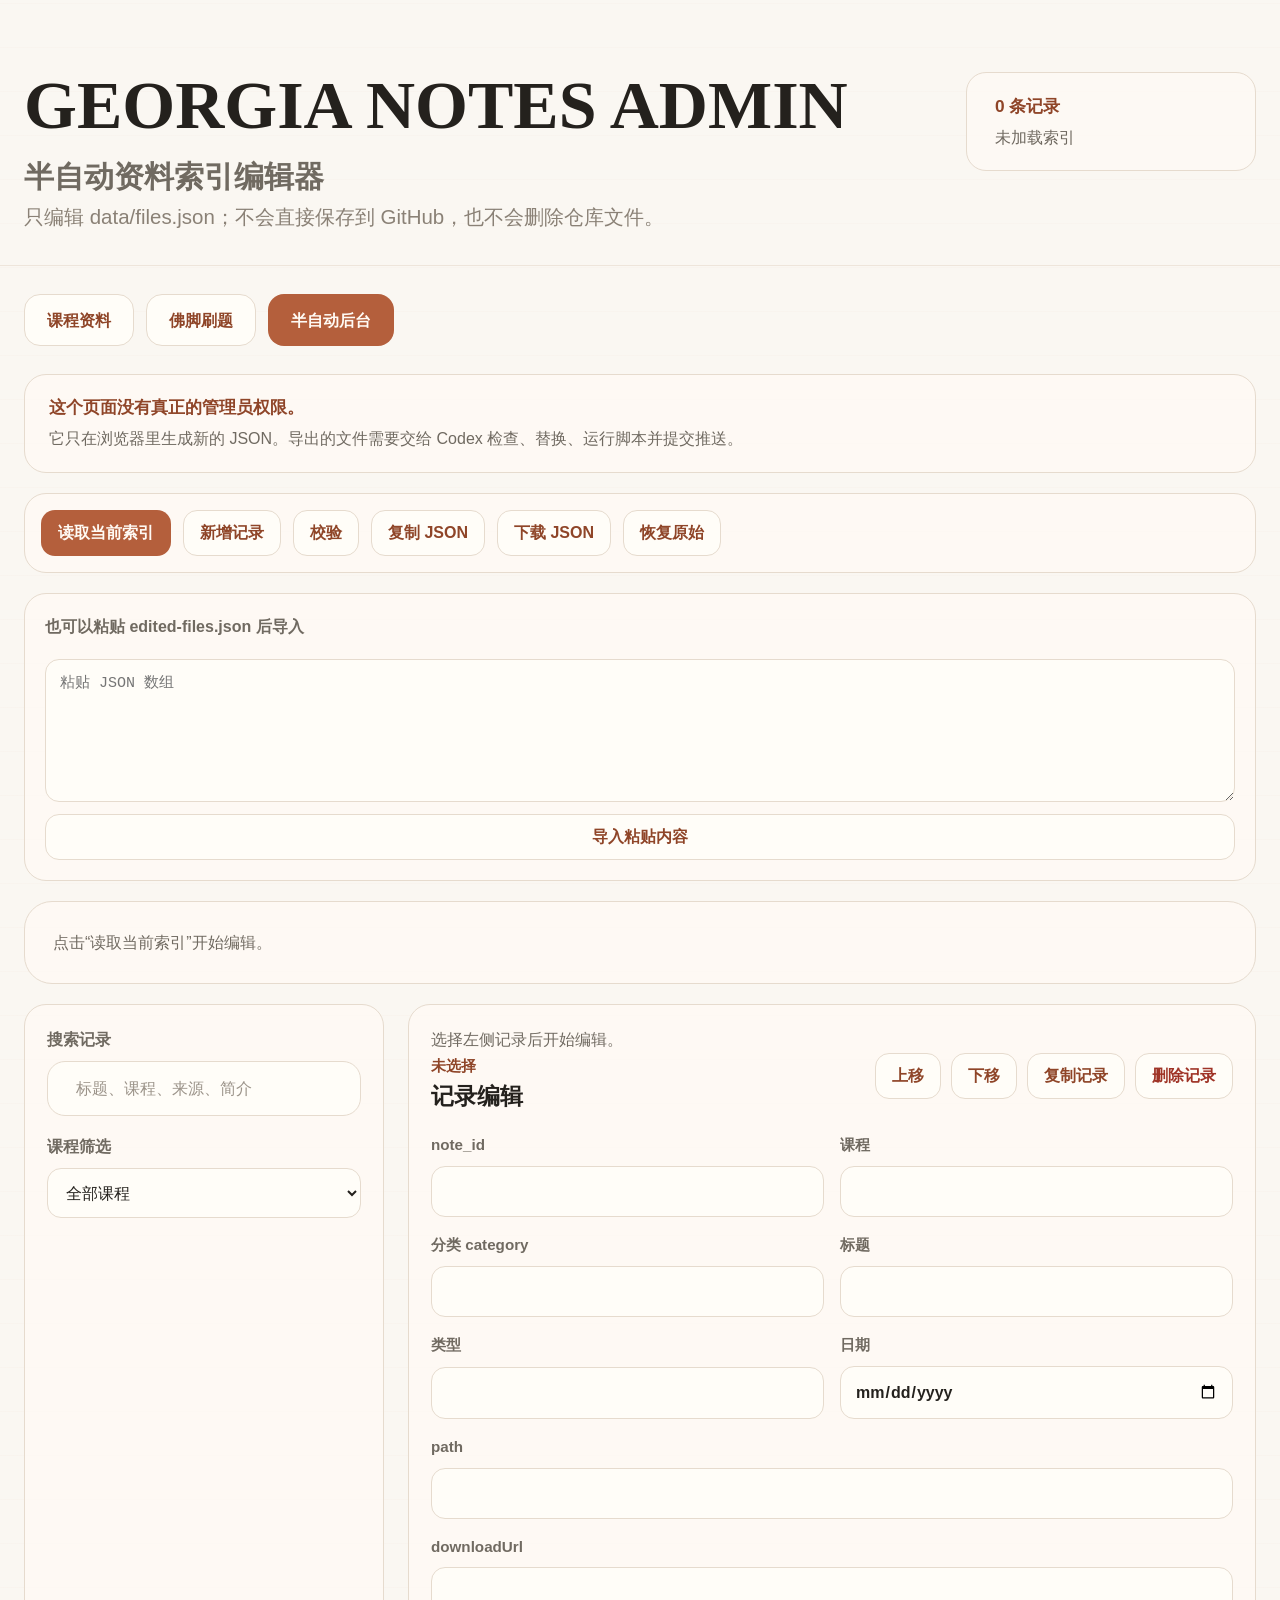
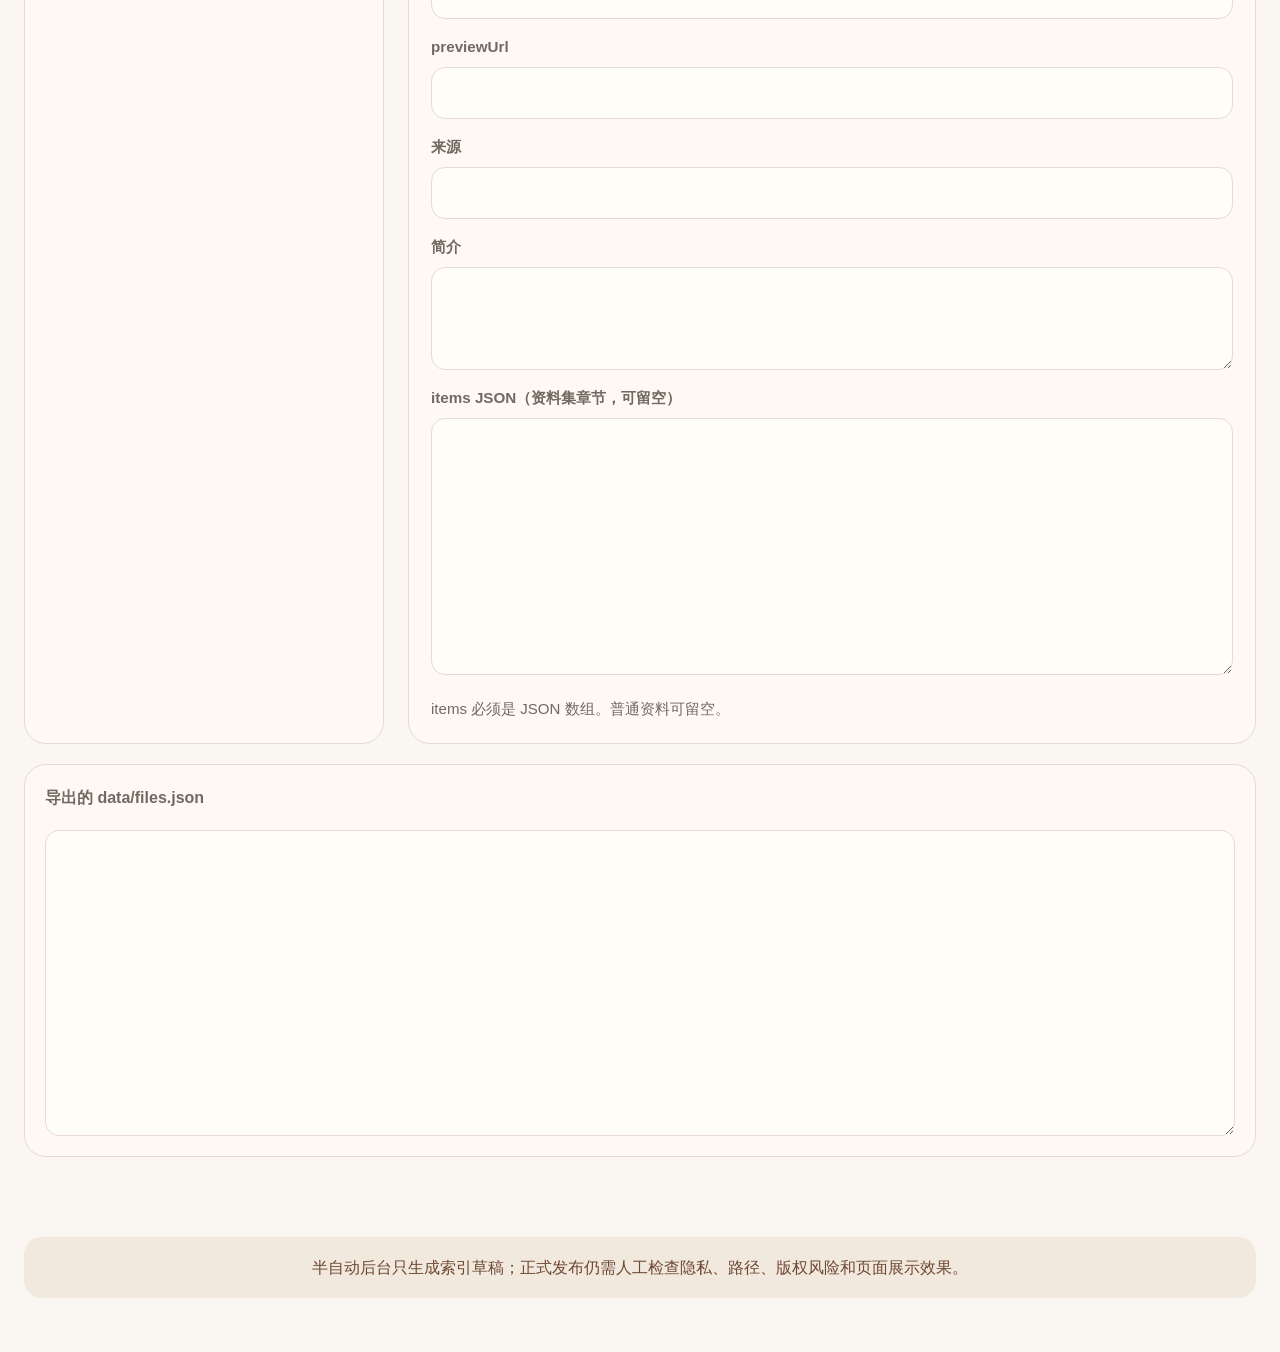
==== admin.html @ f839ab54 "Add semi-automatic index admin page" ====
<!doctype html>
<html lang="zh-CN">
  <head>
    <meta charset="utf-8" />
    <meta name="viewport" content="width=device-width, initial-scale=1" />
    <title>GEORGIA NOTES-ONLINE 半自动后台</title>
    <link rel="stylesheet" href="assets/style.css" />
  </head>
  <body>
    <header class="site-header">
      <div class="header-inner">
        <div>
          <h1 class="site-title">GEORGIA NOTES ADMIN</h1>
          <p class="site-kicker">半自动资料索引编辑器</p>
          <p class="site-subtitle">只编辑 data/files.json；不会直接保存到 GitHub，也不会删除仓库文件。</p>
        </div>
        <aside class="library-stats" aria-label="编辑统计">
          <strong id="adminCount">0 条记录</strong>
          <span id="dirtyState">未加载索引</span>
        </aside>
      </div>
    </header>

    <main class="main-content">
      <nav class="site-switcher" aria-label="站点功能">
        <a class="switcher-link" href="index.html">课程资料</a>
        <a class="switcher-link" href="pages/banks.html">佛脚刷题</a>
        <a class="switcher-link is-active" href="admin.html">半自动后台</a>
      </nav>

      <section class="admin-notice" aria-label="使用说明">
        <strong>这个页面没有真正的管理员权限。</strong>
        <span>它只在浏览器里生成新的 JSON。导出的文件需要交给 Codex 检查、替换、运行脚本并提交推送。</span>
      </section>

      <section class="admin-toolbar" aria-label="后台操作">
        <button class="admin-button is-primary" type="button" id="loadButton">读取当前索引</button>
        <button class="admin-button" type="button" id="addButton">新增记录</button>
        <button class="admin-button" type="button" id="validateButton">校验</button>
        <button class="admin-button" type="button" id="copyButton">复制 JSON</button>
        <button class="admin-button" type="button" id="downloadButton">下载 JSON</button>
        <button class="admin-button" type="button" id="resetButton">恢复原始</button>
      </section>

      <section class="admin-import" aria-label="导入 JSON">
        <label class="admin-label" for="importJson">也可以粘贴 edited-files.json 后导入</label>
        <textarea id="importJson" class="admin-textarea is-compact" rows="5" placeholder="粘贴 JSON 数组"></textarea>
        <button class="admin-button" type="button" id="importButton">导入粘贴内容</button>
      </section>

      <section id="adminStatus" class="status" role="status">点击“读取当前索引”开始编辑。</section>

      <section class="admin-layout" aria-label="索引编辑区" hidden>
        <aside class="admin-list-panel">
          <label class="admin-label" for="adminSearch">搜索记录</label>
          <input id="adminSearch" class="course-search admin-search" type="search" placeholder="标题、课程、来源、简介" />

          <label class="admin-label" for="courseFilter">课程筛选</label>
          <select id="courseFilter" class="admin-select">
            <option value="">全部课程</option>
          </select>

          <div id="recordList" class="admin-record-list"></div>
        </aside>

        <section class="admin-editor-panel" aria-label="当前记录编辑">
          <div id="emptyEditor" class="admin-empty">选择左侧记录后开始编辑。</div>
          <form id="recordForm" class="admin-form" hidden>
            <div class="admin-editor-heading">
              <div>
                <span id="selectedIndexLabel" class="admin-kicker">未选择</span>
                <h2 id="selectedTitle" class="admin-title">记录编辑</h2>
              </div>
              <div class="admin-inline-actions">
                <button class="admin-button" type="button" id="moveUpButton">上移</button>
                <button class="admin-button" type="button" id="moveDownButton">下移</button>
                <button class="admin-button" type="button" id="duplicateButton">复制记录</button>
                <button class="admin-button is-danger" type="button" id="deleteButton">删除记录</button>
              </div>
            </div>

            <div class="admin-grid">
              <label>
                <span>note_id</span>
                <input name="note_id" type="text" />
              </label>
              <label>
                <span>课程</span>
                <input name="course" type="text" required />
              </label>
              <label>
                <span>分类 category</span>
                <input name="category" type="text" required />
              </label>
              <label>
                <span>标题</span>
                <input name="title" type="text" required />
              </label>
              <label>
                <span>类型</span>
                <input name="type" type="text" required />
              </label>
              <label>
                <span>日期</span>
                <input name="date" type="date" required />
              </label>
              <label class="admin-wide">
                <span>path</span>
                <input name="path" type="text" />
              </label>
              <label class="admin-wide">
                <span>downloadUrl</span>
                <input name="downloadUrl" type="text" />
              </label>
              <label class="admin-wide">
                <span>previewUrl</span>
                <input name="previewUrl" type="text" />
              </label>
              <label class="admin-wide">
                <span>来源</span>
                <input name="source" type="text" required />
              </label>
              <label class="admin-wide">
                <span>简介</span>
                <textarea name="description" rows="3" required></textarea>
              </label>
              <label class="admin-wide">
                <span>items JSON（资料集章节，可留空）</span>
                <textarea id="itemsJson" rows="9" spellcheck="false"></textarea>
              </label>
            </div>
            <p id="itemsStatus" class="admin-helper">items 必须是 JSON 数组。普通资料可留空。</p>
          </form>
        </section>
      </section>

      <section class="admin-output" aria-label="导出结果">
        <label class="admin-label" for="outputJson">导出的 data/files.json</label>
        <textarea id="outputJson" class="admin-textarea" rows="12" readonly></textarea>
      </section>
    </main>

    <footer class="site-footer">
      <p>半自动后台只生成索引草稿；正式发布仍需人工检查隐私、路径、版权风险和页面展示效果。</p>
    </footer>

    <script>
      const state = {
        original: [],
        records: [],
        selectedIndex: -1,
        dirty: false,
        query: "",
        course: ""
      };

      const adminCountEl = document.getElementById("adminCount");
      const dirtyStateEl = document.getElementById("dirtyState");
      const statusEl = document.getElementById("adminStatus");
      const layoutEl = document.querySelector(".admin-layout");
      const recordListEl = document.getElementById("recordList");
      const recordFormEl = document.getElementById("recordForm");
      const emptyEditorEl = document.getElementById("emptyEditor");
      const outputJsonEl = document.getElementById("outputJson");
      const importJsonEl = document.getElementById("importJson");
      const courseFilterEl = document.getElementById("courseFilter");
      const adminSearchEl = document.getElementById("adminSearch");
      const selectedTitleEl = document.getElementById("selectedTitle");
      const selectedIndexLabelEl = document.getElementById("selectedIndexLabel");
      const itemsJsonEl = document.getElementById("itemsJson");
      const itemsStatusEl = document.getElementById("itemsStatus");

      function clone(value) {
        return JSON.parse(JSON.stringify(value));
      }

      function escapeHtml(value) {
        return String(value ?? "")
          .replaceAll("&", "&amp;")
          .replaceAll("<", "&lt;")
          .replaceAll(">", "&gt;")
          .replaceAll('"', "&quot;")
          .replaceAll("'", "&#039;");
      }

      function normalizeText(value) {
        return String(value ?? "").toLowerCase();
      }

      function isCollection(record) {
        return record.kind === "collection" || record.type === "Collection" || Array.isArray(record.items);
      }

      function isExternalUrl(value) {
        return String(value || "").startsWith("https://") || String(value || "").startsWith("http://");
      }

      function isAbsoluteLocalPath(value) {
        const text = String(value || "");
        return /^[A-Za-z]:[\\/]/.test(text) || text.startsWith("\\\\") || text.startsWith("/Users/") || text.startsWith("/home/");
      }

      function markDirty() {
        state.dirty = true;
        renderMeta();
        renderOutput();
      }

      function setStatus(message, mode = "") {
        statusEl.hidden = false;
        statusEl.className = mode ? `status ${mode}` : "status";
        statusEl.textContent = message;
      }

      function renderMeta() {
        adminCountEl.textContent = `${state.records.length} 条记录`;
        dirtyStateEl.textContent = state.dirty ? "有未导出的修改" : state.records.length ? "已加载索引" : "未加载索引";
      }

      function cleanRecord(record) {
        const copy = clone(record);
        ["note_id", "path", "downloadUrl", "previewUrl"].forEach((field) => {
          if (copy[field] === "" || copy[field] === null || copy[field] === undefined) delete copy[field];
        });
        if (Array.isArray(copy.items)) {
          copy.items = copy.items.map((item) => {
            const cleanItem = clone(item);
            ["path", "downloadUrl", "previewUrl"].forEach((field) => {
              if (cleanItem[field] === "" || cleanItem[field] === null || cleanItem[field] === undefined) delete cleanItem[field];
            });
            if (Array.isArray(cleanItem.files)) {
              cleanItem.files = cleanItem.files.map((file) => {
                const cleanFile = clone(file);
                ["downloadUrl", "previewUrl"].forEach((field) => {
                  if (cleanFile[field] === "" || cleanFile[field] === null || cleanFile[field] === undefined) delete cleanFile[field];
                });
                return cleanFile;
              });
            }
            return cleanItem;
          });
        } else {
          delete copy.items;
          if (copy.kind === "collection") delete copy.kind;
        }
        return copy;
      }

      function exportRecords() {
        return state.records.map(cleanRecord);
      }

      function renderOutput() {
        outputJsonEl.value = state.records.length ? JSON.stringify(exportRecords(), null, 2) : "";
      }

      function getFilteredEntries() {
        const query = normalizeText(state.query);
        return state.records
          .map((record, index) => ({ record, index }))
          .filter(({ record }) => {
            const courseMatch = !state.course || record.category === state.course || record.course === state.course;
            const text = [record.title, record.course, record.category, record.source, record.description, record.path, record.previewUrl, record.downloadUrl]
              .map(normalizeText)
              .join(" ");
            return courseMatch && (!query || text.includes(query));
          });
      }

      function renderCourseFilter() {
        const current = state.course;
        const options = [...new Map(state.records.map((record) => [record.category || record.course || "未分类", record.course || record.category || "未分类"])).entries()];
        courseFilterEl.innerHTML = `<option value="">全部课程</option>${options
          .map(([value, label]) => `<option value="${escapeHtml(value)}">${escapeHtml(label)}</option>`)
          .join("")}`;
        courseFilterEl.value = current;
      }

      function renderList() {
        const entries = getFilteredEntries();
        if (!entries.length) {
          recordListEl.innerHTML = `<p class="admin-empty is-small">没有匹配记录。</p>`;
          return;
        }

        recordListEl.innerHTML = entries
          .map(({ record, index }) => {
            const selected = index === state.selectedIndex;
            const typeLabel = isCollection(record) ? "资料集" : record.type || "未填类型";
            return `
              <button class="admin-record${selected ? " is-selected" : ""}" type="button" data-index="${index}">
                <strong>${escapeHtml(record.title || "未命名资料")}</strong>
                <span>${escapeHtml(record.course || "未填课程")} · ${escapeHtml(typeLabel)}</span>
              </button>
            `;
          })
          .join("");
      }

      function renderEditor() {
        const record = state.records[state.selectedIndex];
        const hasRecord = Boolean(record);
        recordFormEl.hidden = !hasRecord;
        emptyEditorEl.hidden = hasRecord;
        if (!record) return;

        selectedIndexLabelEl.textContent = `第 ${state.selectedIndex + 1} 条`;
        selectedTitleEl.textContent = record.title || "未命名资料";
        Array.from(recordFormEl.elements).forEach((element) => {
          if (!element.name) return;
          element.value = record[element.name] ?? "";
        });
        itemsJsonEl.value = Array.isArray(record.items) ? JSON.stringify(record.items, null, 2) : "";
        itemsStatusEl.textContent = Array.isArray(record.items) ? "items JSON 已读取。" : "普通资料可留空。";
        itemsStatusEl.className = "admin-helper";
      }

      function renderAll() {
        renderMeta();
        renderCourseFilter();
        renderList();
        renderEditor();
        renderOutput();
        layoutEl.hidden = !state.records.length;
      }

      async function loadFiles() {
        try {
          const response = await fetch("data/files.json", { cache: "no-store" });
          if (!response.ok) throw new Error(`HTTP ${response.status}`);
          const records = await response.json();
          if (!Array.isArray(records)) throw new Error("data/files.json 必须是数组");
          state.original = clone(records);
          state.records = clone(records);
          state.selectedIndex = records.length ? 0 : -1;
          state.dirty = false;
          setStatus("已读取当前 data/files.json。你可以开始编辑，完成后复制或下载 JSON。");
          renderAll();
        } catch (error) {
          setStatus(`读取失败：${error.message}。如果直接打开本地 HTML，请改用本地网页服务或 GitHub Pages。`, "warning");
        }
      }

      function selectRecord(index) {
        state.selectedIndex = Number(index);
        renderList();
        renderEditor();
      }

      function updateSelectedField(name, value) {
        const record = state.records[state.selectedIndex];
        if (!record) return;
        if (value === "" && ["note_id", "path", "downloadUrl", "previewUrl"].includes(name)) {
          delete record[name];
        } else {
          record[name] = value;
        }
        if (name === "type" && value !== "Collection" && !Array.isArray(record.items)) {
          delete record.kind;
        }
        markDirty();
        renderList();
        renderEditorHeaderOnly();
      }

      function renderEditorHeaderOnly() {
        const record = state.records[state.selectedIndex];
        if (!record) return;
        selectedTitleEl.textContent = record.title || "未命名资料";
      }

      function updateItemsJson() {
        const record = state.records[state.selectedIndex];
        if (!record) return;
        const text = itemsJsonEl.value.trim();
        if (!text) {
          delete record.items;
          if (record.kind === "collection") delete record.kind;
          itemsStatusEl.textContent = "items 已清空。";
          itemsStatusEl.className = "admin-helper";
          markDirty();
          renderList();
          return;
        }
        try {
          const items = JSON.parse(text);
          if (!Array.isArray(items)) throw new Error("items 必须是数组");
          record.items = items;
          record.kind = "collection";
          record.type = record.type || "Collection";
          itemsStatusEl.textContent = "items JSON 有效，已应用。";
          itemsStatusEl.className = "admin-helper";
          markDirty();
          renderList();
        } catch (error) {
          itemsStatusEl.textContent = `items JSON 无效：${error.message}`;
          itemsStatusEl.className = "admin-helper is-error";
        }
      }

      function addRecord() {
        const today = new Date().toISOString().slice(0, 10);
        state.records.unshift({
          note_id: "",
          course: "",
          category: "",
          title: "新资料",
          type: "PDF",
          date: today,
          path: "",
          source: "",
          description: ""
        });
        state.selectedIndex = 0;
        state.dirty = true;
        setStatus("已新增一条记录。请补全字段后导出 JSON。");
        renderAll();
      }

      function duplicateRecord() {
        const record = state.records[state.selectedIndex];
        if (!record) return;
        const copy = clone(record);
        copy.title = `${copy.title || "未命名资料"} 副本`;
        if (copy.note_id) copy.note_id = `${copy.note_id}-copy`;
        state.records.splice(state.selectedIndex + 1, 0, copy);
        state.selectedIndex += 1;
        markDirty();
        renderAll();
      }

      function deleteRecord() {
        const record = state.records[state.selectedIndex];
        if (!record) return;
        const ok = window.confirm(`只从导出的 files.json 中删除这条记录，不会删除仓库文件：\n${record.title || "未命名资料"}`);
        if (!ok) return;
        state.records.splice(state.selectedIndex, 1);
        state.selectedIndex = Math.min(state.selectedIndex, state.records.length - 1);
        markDirty();
        renderAll();
      }

      function moveSelected(offset) {
        const index = state.selectedIndex;
        const target = index + offset;
        if (index < 0 || target < 0 || target >= state.records.length) return;
        const [record] = state.records.splice(index, 1);
        state.records.splice(target, 0, record);
        state.selectedIndex = target;
        markDirty();
        renderAll();
      }

      function validateRecord(record, index, seenPaths, errors) {
        const label = `第 ${index + 1} 条`;
        ["course", "category", "title", "type", "date", "source", "description"].forEach((field) => {
          if (!record[field]) errors.push(`${label} 缺少 ${field}`);
        });
        if (isCollection(record) && !record.path) errors.push(`${label} 是资料集，缺少 path`);
        if (!isCollection(record) && !record.path && !record.previewUrl) errors.push(`${label} 必须有 path 或 previewUrl`);
        ["path", "downloadUrl", "previewUrl"].forEach((field) => {
          if (!record[field]) return;
          if (isAbsoluteLocalPath(record[field])) errors.push(`${label} ${field} 疑似本地路径`);
          if (field !== "previewUrl" && isExternalUrl(record[field])) errors.push(`${label} ${field} 不应是外部 URL`);
          if (field === "previewUrl" && !isExternalUrl(record[field]) && !String(record[field]).startsWith("files/") && !String(record[field]).startsWith("notes/")) {
            errors.push(`${label} previewUrl 应为 https://、files/ 或 notes/`);
          }
        });
        if (record.path) {
          if (seenPaths.has(record.path)) errors.push(`${label} path 重复：${record.path}`);
          seenPaths.add(record.path);
        }
        if (isCollection(record)) {
          if (!Array.isArray(record.items) || !record.items.length) {
            errors.push(`${label} 是资料集，但 items 为空`);
          } else {
            record.items.forEach((item, itemIndex) => {
              if (!item.title) errors.push(`${label} items[${itemIndex + 1}] 缺少 title`);
              const files = Array.isArray(item.files) ? item.files : item.path ? [item] : [];
              if (!files.length) errors.push(`${label} items[${itemIndex + 1}] 缺少 path 或 files`);
              files.forEach((file) => {
                if (!file.path) errors.push(`${label} items[${itemIndex + 1}] 缺少 path`);
                if (!file.type) errors.push(`${label} items[${itemIndex + 1}] 缺少 type`);
              });
            });
          }
        }
      }

      function validateAll() {
        const errors = [];
        const seenPaths = new Set();
        const records = exportRecords();
        if (!records.length) errors.push("索引为空");
        records.forEach((record, index) => validateRecord(record, index, seenPaths, errors));
        if (errors.length) {
          setStatus(`校验发现 ${errors.length} 个问题：${errors.slice(0, 6).join("；")}${errors.length > 6 ? "；..." : ""}`, "warning");
          return false;
        }
        setStatus("本页基础校验通过。正式发布前仍需 Codex 运行仓库脚本。");
        return true;
      }

      async function copyJson() {
        renderOutput();
        try {
          await navigator.clipboard.writeText(outputJsonEl.value);
          setStatus("已复制 JSON。把它发给 Codex，或保存为 edited-files.json。");
        } catch {
          outputJsonEl.select();
          setStatus("浏览器未允许自动复制，请手动复制下方 JSON。", "warning");
        }
      }

      function downloadJson() {
        renderOutput();
        const blob = new Blob([`${outputJsonEl.value}\n`], { type: "application/json;charset=utf-8" });
        const url = URL.createObjectURL(blob);
        const link = document.createElement("a");
        link.href = url;
        link.download = "edited-files.json";
        link.click();
        URL.revokeObjectURL(url);
        setStatus("已下载 edited-files.json。正式替换前交给 Codex 检查。");
      }

      function resetRecords() {
        if (!state.original.length) return;
        if (state.dirty && !window.confirm("确认放弃当前页面内的修改？")) return;
        state.records = clone(state.original);
        state.selectedIndex = state.records.length ? 0 : -1;
        state.dirty = false;
        setStatus("已恢复到读取时的原始索引。");
        renderAll();
      }

      function importJson() {
        try {
          const records = JSON.parse(importJsonEl.value);
          if (!Array.isArray(records)) throw new Error("导入内容必须是 JSON 数组");
          state.records = records;
          state.selectedIndex = records.length ? 0 : -1;
          state.dirty = true;
          setStatus("已导入粘贴内容。请先校验，再复制或下载。");
          renderAll();
        } catch (error) {
          setStatus(`导入失败：${error.message}`, "warning");
        }
      }

      document.getElementById("loadButton").addEventListener("click", loadFiles);
      document.getElementById("addButton").addEventListener("click", addRecord);
      document.getElementById("validateButton").addEventListener("click", validateAll);
      document.getElementById("copyButton").addEventListener("click", copyJson);
      document.getElementById("downloadButton").addEventListener("click", downloadJson);
      document.getElementById("resetButton").addEventListener("click", resetRecords);
      document.getElementById("importButton").addEventListener("click", importJson);
      document.getElementById("deleteButton").addEventListener("click", deleteRecord);
      document.getElementById("duplicateButton").addEventListener("click", duplicateRecord);
      document.getElementById("moveUpButton").addEventListener("click", () => moveSelected(-1));
      document.getElementById("moveDownButton").addEventListener("click", () => moveSelected(1));

      recordListEl.addEventListener("click", (event) => {
        const button = event.target.closest(".admin-record");
        if (button) selectRecord(button.dataset.index);
      });

      adminSearchEl.addEventListener("input", (event) => {
        state.query = event.target.value;
        renderList();
      });

      courseFilterEl.addEventListener("change", (event) => {
        state.course = event.target.value;
        renderList();
      });

      recordFormEl.addEventListener("input", (event) => {
        const field = event.target;
        if (field === itemsJsonEl) return;
        if (!field.name) return;
        updateSelectedField(field.name, field.value.trim());
      });

      itemsJsonEl.addEventListener("blur", updateItemsJson);
      renderMeta();
    </script>
  </body>
</html>
---- assets/style.css ----
:root {
  color-scheme: light;
  --bg: #faf7f2;
  --surface: #fffdf8;
  --surface-muted: #fffaf5;
  --surface-strong: #f5efe7;
  --text: #24211d;
  --muted: #706a61;
  --soft: #8a8176;
  --line: #e6dbce;
  --accent: #b45f3c;
  --accent-strong: #8f4528;
  --accent-soft: #f8e7dc;
  --footer-bg: #f1e8de;
  --footer-text: #704832;
  --warning-bg: #fff3da;
  --warning-text: #7a4d00;
}

* {
  box-sizing: border-box;
}

body {
  margin: 0;
  background:
    repeating-linear-gradient(0deg, rgba(180, 95, 60, 0.018) 0, rgba(180, 95, 60, 0.018) 1px, transparent 1px, transparent 44px),
    var(--bg);
  color: var(--text);
  font-family: ui-sans-serif, -apple-system, BlinkMacSystemFont, "Segoe UI", "Noto Sans SC", "Microsoft YaHei", sans-serif;
  line-height: 1.6;
}

a {
  color: inherit;
}

.site-header {
  border-bottom: 1px solid rgba(230, 219, 206, 0.6);
}

.header-inner,
.main-content,
.site-footer {
  width: min(1248px, calc(100% - 48px));
  margin: 0 auto;
}

.header-inner {
  display: grid;
  grid-template-columns: minmax(0, 1fr) auto;
  gap: 28px;
  align-items: start;
  padding: 72px 0 32px;
}

.site-title {
  margin: 0;
  font-family: ui-serif, Georgia, "Times New Roman", serif;
  font-size: clamp(2.45rem, 6vw, 4.25rem);
  font-weight: 800;
  line-height: 0.98;
  letter-spacing: 0;
}

.site-kicker {
  margin: 18px 0 0;
  color: var(--muted);
  font-size: clamp(1.2rem, 2.5vw, 1.9rem);
  font-weight: 800;
  line-height: 1.25;
}

.site-subtitle {
  max-width: 720px;
  margin: 6px 0 0;
  color: var(--soft);
  font-size: clamp(1rem, 2vw, 1.28rem);
}

.library-stats {
  min-width: 290px;
  border: 1px solid var(--line);
  border-radius: 20px;
  padding: 20px 28px;
  background: rgba(255, 250, 245, 0.72);
}

.library-stats strong,
.library-stats span {
  display: block;
}

.library-stats strong {
  color: var(--accent-strong);
  font-size: 1.08rem;
}

.library-stats span {
  margin-top: 4px;
  color: var(--muted);
  font-size: 0.98rem;
}

.main-content {
  padding: 28px 0 40px;
}

.site-switcher {
  display: flex;
  flex-wrap: wrap;
  gap: 12px;
  margin-bottom: 28px;
}

.switcher-link {
  display: inline-flex;
  align-items: center;
  justify-content: center;
  min-height: 52px;
  border: 1px solid var(--line);
  border-radius: 16px;
  padding: 0 22px;
  background: var(--surface);
  color: var(--accent-strong);
  font-size: 1.02rem;
  font-weight: 850;
  text-decoration: none;
  transition: background 160ms ease, border-color 160ms ease, color 160ms ease;
}

.switcher-link:hover,
.switcher-link:focus-visible,
.switcher-link.is-active {
  border-color: transparent;
  background: var(--accent);
  color: #fffaf4;
  outline: none;
}

.switcher-link:focus-visible {
  outline: 3px solid rgba(180, 95, 60, 0.22);
}

.course-nav {
  display: flex;
  align-items: center;
  gap: 20px;
  margin-bottom: 40px;
  border: 1px solid var(--line);
  border-radius: 26px;
  padding: 14px 26px;
  background: rgba(255, 250, 245, 0.8);
  overflow-x: auto;
}

.course-nav-label {
  flex: 0 0 auto;
  color: var(--muted);
  font-size: 1.12rem;
  font-weight: 800;
  white-space: nowrap;
}

.course-tabs {
  display: flex;
  gap: 14px;
  min-width: max-content;
}

.course-tab {
  display: inline-flex;
  align-items: center;
  justify-content: space-between;
  gap: 18px;
  min-width: 180px;
  min-height: 62px;
  border: 1px solid var(--line);
  border-radius: 20px;
  padding: 0 22px;
  background: var(--surface);
  color: var(--text);
  cursor: pointer;
  font: inherit;
  font-size: 1.08rem;
  font-weight: 800;
  transition: background 160ms ease, border-color 160ms ease, color 160ms ease;
}

.course-tab strong {
  color: var(--soft);
  font-size: 1.05rem;
}

.course-tab:hover,
.course-tab:focus-visible {
  border-color: var(--accent);
  outline: none;
}

.course-tab.is-active {
  border-color: transparent;
  background: var(--accent);
  color: #fffaf4;
}

.course-tab.is-active strong {
  color: var(--accent-soft);
}

.status,
.course-panel {
  border: 1px solid var(--line);
  border-radius: 28px;
  background: rgba(255, 250, 245, 0.78);
}

.status {
  padding: 28px;
  color: var(--muted);
}

.status.warning {
  border-color: #f3d19c;
  background: var(--warning-bg);
  color: var(--warning-text);
}

.course-panel {
  min-height: 760px;
  padding: 38px;
}

.panel-summary {
  display: flex;
  justify-content: flex-end;
  min-height: 28px;
  margin-bottom: 16px;
  color: var(--muted);
  font-size: 1.02rem;
  font-weight: 800;
}

.course-search {
  width: 100%;
  min-height: 66px;
  margin-bottom: 44px;
  border: 1px solid var(--line);
  border-radius: 18px;
  padding: 14px 28px;
  color: var(--text);
  background: var(--surface);
  font: inherit;
  font-size: 1.18rem;
}

.course-search::placeholder {
  color: #9b9389;
}

.course-search:focus {
  border-color: var(--accent);
  outline: 3px solid rgba(180, 95, 60, 0.16);
}

.course-empty {
  margin: 16px 0 0;
  color: var(--muted);
  font-size: 1rem;
}

.banks-toolbar {
  margin-bottom: 28px;
}

.search-label {
  display: block;
  margin: 0 0 10px;
  color: var(--muted);
  font-size: 1rem;
  font-weight: 850;
}

.bank-grid {
  display: grid;
  grid-template-columns: repeat(auto-fit, minmax(340px, 1fr));
  gap: 28px;
}

.bank-card {
  display: flex;
  flex-direction: column;
  gap: 16px;
  border: 1px solid var(--line);
  border-radius: 20px;
  background: var(--surface);
  padding: 28px;
}

.bank-card.is-collection {
  min-height: 0;
}

.bank-meta {
  display: grid;
  gap: 8px;
  margin: 0;
  color: var(--soft);
  font-size: 0.96rem;
}

.bank-meta div {
  display: grid;
  grid-template-columns: 64px minmax(0, 1fr);
  gap: 10px;
}

.bank-meta dt,
.bank-meta dd {
  margin: 0;
}

.bank-meta dt {
  color: var(--muted);
  font-weight: 850;
}

.bank-meta.is-compact {
  margin-top: 10px;
  font-size: 0.9rem;
}

.bank-collection-detail {
  margin-top: 8px;
}

.bank-chapter-list {
  display: grid;
  max-height: 560px;
  overflow-y: auto;
}

.bank-chapter {
  display: grid;
  grid-template-columns: minmax(0, 1fr) minmax(220px, 320px);
  gap: 16px;
  align-items: center;
  border-bottom: 1px solid rgba(230, 219, 206, 0.7);
  padding: 14px 16px;
}

.bank-chapter:last-child {
  border-bottom: 0;
}

.bank-chapter h3 {
  margin: 0;
  color: var(--text);
  font-size: 1rem;
  line-height: 1.45;
}

.bank-code-block {
  display: grid;
  grid-template-columns: minmax(0, 1fr) 44px;
  gap: 8px;
  align-items: center;
  margin-top: auto;
  border: 1px solid var(--line);
  border-radius: 14px;
  padding: 6px;
  background: var(--surface-muted);
}

.bank-code {
  min-width: 0;
  overflow-wrap: anywhere;
  padding: 0 8px;
  color: var(--text);
  font-family: ui-monospace, "SFMono-Regular", Consolas, "Liberation Mono", monospace;
  font-size: 1.05rem;
  font-weight: 850;
}

.copy-code-button {
  position: relative;
  display: inline-flex;
  align-items: center;
  justify-content: center;
  width: 44px;
  min-width: 44px;
  min-height: 44px;
  border: 1px solid var(--line);
  border-radius: 12px;
  padding: 0;
  background: var(--surface);
  color: var(--accent-strong);
  cursor: pointer;
  transition: background 160ms ease, border-color 160ms ease, color 160ms ease;
}

.copy-code-button:hover,
.copy-code-button:focus-visible {
  border-color: transparent;
  background: var(--accent);
  color: #fffaf4;
  outline: none;
}

.copy-code-button:focus-visible {
  outline: 3px solid rgba(180, 95, 60, 0.22);
}

.copy-code-button.is-copied {
  border-color: transparent;
  background: var(--accent-strong);
  color: #fffaf4;
}

.copy-icon {
  position: relative;
  width: 18px;
  height: 18px;
}

.copy-icon::before,
.copy-icon::after {
  content: "";
  position: absolute;
  width: 12px;
  height: 12px;
  border: 2px solid currentColor;
  border-radius: 3px;
  background: transparent;
}

.copy-icon::before {
  top: 1px;
  left: 5px;
  opacity: 0.55;
}

.copy-icon::after {
  right: 5px;
  bottom: 1px;
}

.copy-feedback {
  position: absolute;
  width: 1px;
  height: 1px;
  overflow: hidden;
  clip: rect(0, 0, 0, 0);
  white-space: nowrap;
}

.bank-qr {
  width: min(180px, 100%);
  aspect-ratio: 1;
  border: 1px solid var(--line);
  border-radius: 16px;
  object-fit: contain;
  background: #fff;
  padding: 10px;
}

.back-link {
  display: inline-flex;
  margin-bottom: 20px;
  color: var(--accent-strong);
  font-size: 1rem;
  font-weight: 850;
  text-decoration: none;
}

.back-link:hover,
.back-link:focus-visible {
  text-decoration: underline;
  outline: none;
}

.file-grid {
  display: grid;
  grid-template-columns: repeat(auto-fit, minmax(360px, 1fr));
  gap: 34px;
}

.file-card {
  display: flex;
  flex-direction: column;
  min-height: 344px;
  border: 1px solid var(--line);
  border-radius: 20px;
  background: var(--surface);
  padding: 28px;
}

.file-card.is-collection {
  min-height: 380px;
}

.card-heading {
  display: flex;
  align-items: flex-start;
  justify-content: space-between;
  gap: 16px;
}

.file-title {
  margin: 0;
  color: var(--text);
  font-size: 1.28rem;
  font-weight: 850;
  line-height: 1.35;
}

.collection-badge {
  flex: 0 0 auto;
  border: 1px solid var(--line);
  border-radius: 999px;
  padding: 4px 10px;
  background: var(--surface-strong);
  color: var(--accent-strong);
  font-size: 0.82rem;
  font-weight: 850;
  white-space: nowrap;
}

.description {
  margin: 10px 0 16px;
  color: var(--muted);
  font-size: 1rem;
}

.meta {
  display: grid;
  gap: 2px;
  margin: 0 0 14px;
  color: var(--soft);
  font-size: 0.95rem;
}

.meta div {
  display: flex;
  gap: 6px;
}

.meta dt,
.meta dd {
  margin: 0;
}

.download-block {
  margin-top: auto;
}

.download-label {
  margin-bottom: 8px;
  color: var(--muted);
  font-size: 0.96rem;
  font-weight: 850;
}

.download-list {
  display: flex;
  flex-wrap: wrap;
  gap: 10px;
}

.collection-detail {
  border: 1px solid var(--line);
  border-radius: 16px;
  background: var(--surface-muted);
  overflow: hidden;
}

.collection-detail summary {
  display: flex;
  align-items: center;
  justify-content: space-between;
  gap: 18px;
  min-height: 56px;
  padding: 0 18px;
  color: var(--accent-strong);
  cursor: pointer;
  font-weight: 850;
  list-style: none;
}

.collection-detail summary::-webkit-details-marker {
  display: none;
}

.collection-detail summary::after {
  content: "+";
  display: inline-flex;
  align-items: center;
  justify-content: center;
  width: 26px;
  height: 26px;
  border-radius: 50%;
  background: var(--accent-soft);
  color: var(--accent-strong);
}

.collection-detail[open] summary {
  border-bottom: 1px solid var(--line);
}

.collection-detail[open] summary::after {
  content: "-";
}

.collection-detail summary strong {
  margin-left: auto;
  color: var(--soft);
  font-size: 0.92rem;
}

.chapter-list {
  display: grid;
  max-height: 360px;
  overflow-y: auto;
}

.chapter-row {
  display: flex;
  align-items: center;
  justify-content: space-between;
  gap: 18px;
  min-height: 58px;
  border-bottom: 1px solid rgba(230, 219, 206, 0.7);
  padding: 10px 14px 10px 18px;
  color: var(--text);
}

.chapter-row:last-child {
  border-bottom: 0;
}

.chapter-row span {
  min-width: 0;
  overflow-wrap: anywhere;
}

.chapter-actions {
  display: flex;
  flex: 0 0 auto;
  flex-wrap: wrap;
  justify-content: flex-end;
  gap: 8px;
}

.chapter-format-button {
  display: inline-flex;
  align-items: center;
  justify-content: center;
  min-width: 62px;
  min-height: 40px;
  border: 1px solid var(--line);
  border-radius: 12px;
  padding: 7px 14px;
  background: var(--surface);
  color: var(--accent-strong);
  font-size: 0.88rem;
  font-weight: 850;
  line-height: 1;
  text-decoration: none;
  transition: background 160ms ease, border-color 160ms ease, color 160ms ease;
}

.chapter-format-button:hover,
.chapter-format-button:focus-visible {
  border-color: transparent;
  background: var(--accent);
  color: #fffaf4;
  outline: none;
}

.chapter-format-button:focus-visible {
  outline: 3px solid rgba(180, 95, 60, 0.22);
}

.chapter-format-button.is-pdf {
  border-color: transparent;
  background: var(--accent);
  color: #fffaf4;
}

.chapter-format-button.is-pdf:hover,
.chapter-format-button.is-pdf:focus-visible {
  background: var(--accent-strong);
}

.chapter-format-button strong {
  flex: 0 0 auto;
  color: var(--accent-strong);
  font-size: 0.88rem;
}

.collection-empty {
  margin: 0;
  color: var(--muted);
}

.download-link {
  display: inline-flex;
  align-items: center;
  justify-content: center;
  min-width: 128px;
  min-height: 48px;
  border: 1px solid var(--line);
  border-radius: 14px;
  padding: 9px 20px;
  background: var(--surface-strong);
  color: var(--accent-strong);
  font-weight: 850;
  text-decoration: none;
  transition: background 160ms ease, border-color 160ms ease, color 160ms ease;
}

.download-link.is-primary,
.download-link:hover,
.download-link:focus-visible {
  border-color: transparent;
  background: var(--accent);
  color: #fffaf4;
  outline: none;
}

.download-link:focus-visible {
  outline: 3px solid rgba(180, 95, 60, 0.22);
}

.admin-notice,
.admin-toolbar,
.admin-import,
.admin-output,
.admin-list-panel,
.admin-editor-panel {
  border: 1px solid var(--line);
  border-radius: 22px;
  background: rgba(255, 250, 245, 0.78);
}

.admin-notice {
  display: grid;
  gap: 4px;
  margin-bottom: 20px;
  padding: 20px 24px;
  color: var(--muted);
}

.admin-notice strong {
  color: var(--accent-strong);
  font-size: 1.04rem;
}

.admin-toolbar {
  display: flex;
  flex-wrap: wrap;
  gap: 12px;
  margin-bottom: 20px;
  padding: 16px;
}

.admin-button {
  display: inline-flex;
  align-items: center;
  justify-content: center;
  min-height: 46px;
  border: 1px solid var(--line);
  border-radius: 14px;
  padding: 8px 16px;
  background: var(--surface);
  color: var(--accent-strong);
  cursor: pointer;
  font: inherit;
  font-weight: 850;
  transition: background 160ms ease, border-color 160ms ease, color 160ms ease;
}

.admin-button:hover,
.admin-button:focus-visible,
.admin-button.is-primary {
  border-color: transparent;
  background: var(--accent);
  color: #fffaf4;
  outline: none;
}

.admin-button:focus-visible {
  outline: 3px solid rgba(180, 95, 60, 0.22);
}

.admin-button.is-danger {
  color: #9f3326;
}

.admin-button.is-danger:hover,
.admin-button.is-danger:focus-visible {
  background: #9f3326;
  color: #fffaf4;
}

.admin-import,
.admin-output {
  display: grid;
  gap: 12px;
  margin-bottom: 20px;
  padding: 20px;
}

.admin-layout {
  display: grid;
  grid-template-columns: minmax(280px, 360px) minmax(0, 1fr);
  gap: 24px;
  margin: 20px 0;
}

.admin-list-panel,
.admin-editor-panel {
  padding: 22px;
}

.admin-label {
  display: block;
  margin-bottom: 8px;
  color: var(--muted);
  font-weight: 850;
}

.admin-search {
  min-height: 54px;
  margin-bottom: 18px;
  font-size: 1rem;
}

.admin-select,
.admin-form input,
.admin-form textarea,
.admin-textarea {
  width: 100%;
  border: 1px solid var(--line);
  border-radius: 14px;
  padding: 12px 14px;
  background: var(--surface);
  color: var(--text);
  font: inherit;
}

.admin-select {
  min-height: 50px;
  margin-bottom: 18px;
}

.admin-textarea,
.admin-form textarea {
  resize: vertical;
}

.admin-textarea {
  font-family: ui-monospace, "SFMono-Regular", Consolas, "Liberation Mono", monospace;
  font-size: 0.94rem;
  line-height: 1.55;
}

.admin-textarea.is-compact {
  min-height: 120px;
}

.admin-record-list {
  display: grid;
  gap: 10px;
  max-height: 720px;
  overflow-y: auto;
}

.admin-record {
  display: grid;
  gap: 4px;
  width: 100%;
  min-height: 76px;
  border: 1px solid var(--line);
  border-radius: 16px;
  padding: 14px;
  background: var(--surface);
  color: var(--text);
  cursor: pointer;
  font: inherit;
  text-align: left;
  transition: background 160ms ease, border-color 160ms ease, color 160ms ease;
}

.admin-record strong {
  font-size: 1rem;
  line-height: 1.35;
}

.admin-record span {
  color: var(--soft);
  font-size: 0.92rem;
}

.admin-record:hover,
.admin-record:focus-visible,
.admin-record.is-selected {
  border-color: transparent;
  background: var(--accent);
  color: #fffaf4;
  outline: none;
}

.admin-record:hover span,
.admin-record:focus-visible span,
.admin-record.is-selected span {
  color: var(--accent-soft);
}

.admin-empty {
  margin: 0;
  color: var(--muted);
}

.admin-empty.is-small {
  padding: 12px 0;
  font-size: 0.96rem;
}

.admin-form {
  display: grid;
  gap: 22px;
}

.admin-editor-heading {
  display: flex;
  align-items: flex-start;
  justify-content: space-between;
  gap: 18px;
}

.admin-kicker {
  color: var(--accent-strong);
  font-size: 0.92rem;
  font-weight: 850;
}

.admin-title {
  margin: 4px 0 0;
  color: var(--text);
  font-size: 1.45rem;
  line-height: 1.25;
}

.admin-inline-actions {
  display: flex;
  flex-wrap: wrap;
  justify-content: flex-end;
  gap: 10px;
}

.admin-grid {
  display: grid;
  grid-template-columns: repeat(2, minmax(0, 1fr));
  gap: 16px;
}

.admin-grid label {
  display: grid;
  gap: 8px;
  color: var(--muted);
  font-weight: 850;
}

.admin-grid label span {
  font-size: 0.95rem;
}

.admin-grid .admin-wide {
  grid-column: 1 / -1;
}

.admin-form input:focus,
.admin-form textarea:focus,
.admin-select:focus,
.admin-textarea:focus {
  border-color: var(--accent);
  outline: 3px solid rgba(180, 95, 60, 0.16);
}

.admin-helper {
  margin: 0;
  color: var(--muted);
  font-size: 0.94rem;
}

.admin-helper.is-error {
  color: #9f3326;
}

.site-footer {
  padding: 20px 0 54px;
  color: var(--footer-text);
  font-size: 0.98rem;
  text-align: center;
}

.site-footer p {
  margin: 0;
  border-radius: 18px;
  padding: 18px 24px;
  background: var(--footer-bg);
}

@media (max-width: 900px) {
  .header-inner {
    grid-template-columns: 1fr;
    padding-top: 42px;
  }

  .library-stats {
    min-width: 0;
    width: 100%;
  }

  .course-nav {
    align-items: flex-start;
    flex-direction: column;
    gap: 12px;
  }

  .course-tabs {
    width: 100%;
    overflow-x: auto;
    padding-bottom: 2px;
  }

  .admin-layout {
    grid-template-columns: 1fr;
  }

  .admin-record-list {
    max-height: 420px;
  }

  .admin-editor-heading {
    flex-direction: column;
  }

  .admin-inline-actions {
    justify-content: flex-start;
  }
}

@media (max-width: 640px) {
  .header-inner,
  .main-content,
  .site-footer {
    width: min(100% - 24px, 1248px);
  }

  .site-title {
    font-size: clamp(2.05rem, 14vw, 3rem);
  }

  .course-nav {
    margin-bottom: 24px;
    border-radius: 22px;
    padding: 12px;
  }

  .course-tab {
    min-width: 156px;
    min-height: 56px;
    padding: 0 18px;
    font-size: 1rem;
  }

  .site-switcher {
    gap: 10px;
  }

  .switcher-link {
    flex: 1 1 140px;
  }

  .admin-toolbar,
  .admin-import,
  .admin-output,
  .admin-list-panel,
  .admin-editor-panel {
    border-radius: 18px;
    padding: 16px;
  }

  .admin-button {
    flex: 1 1 140px;
  }

  .admin-grid {
    grid-template-columns: 1fr;
  }

  .course-panel {
    min-height: 0;
    border-radius: 22px;
    padding: 20px;
  }

  .panel-summary {
    justify-content: flex-start;
  }

  .course-search {
    min-height: 56px;
    margin-bottom: 24px;
    padding: 12px 18px;
    font-size: 1rem;
  }

  .file-grid {
    grid-template-columns: 1fr;
    gap: 18px;
  }

  .file-card {
    min-height: 320px;
    padding: 22px;
  }

  .download-link {
    flex: 1 1 120px;
  }

  .chapter-row {
    align-items: flex-start;
    flex-direction: column;
    gap: 10px;
  }

  .chapter-actions {
    width: 100%;
    justify-content: flex-start;
  }

  .chapter-format-button {
    min-width: 76px;
    min-height: 44px;
  }

  .bank-grid {
    grid-template-columns: 1fr;
    gap: 18px;
  }

  .bank-card {
    padding: 22px;
  }

  .bank-chapter {
    grid-template-columns: 1fr;
    gap: 8px;
    padding: 14px;
  }

  .bank-code-block {
    grid-template-columns: minmax(0, 1fr) 44px;
  }

  .copy-code-button {
    width: 44px;
  }
}
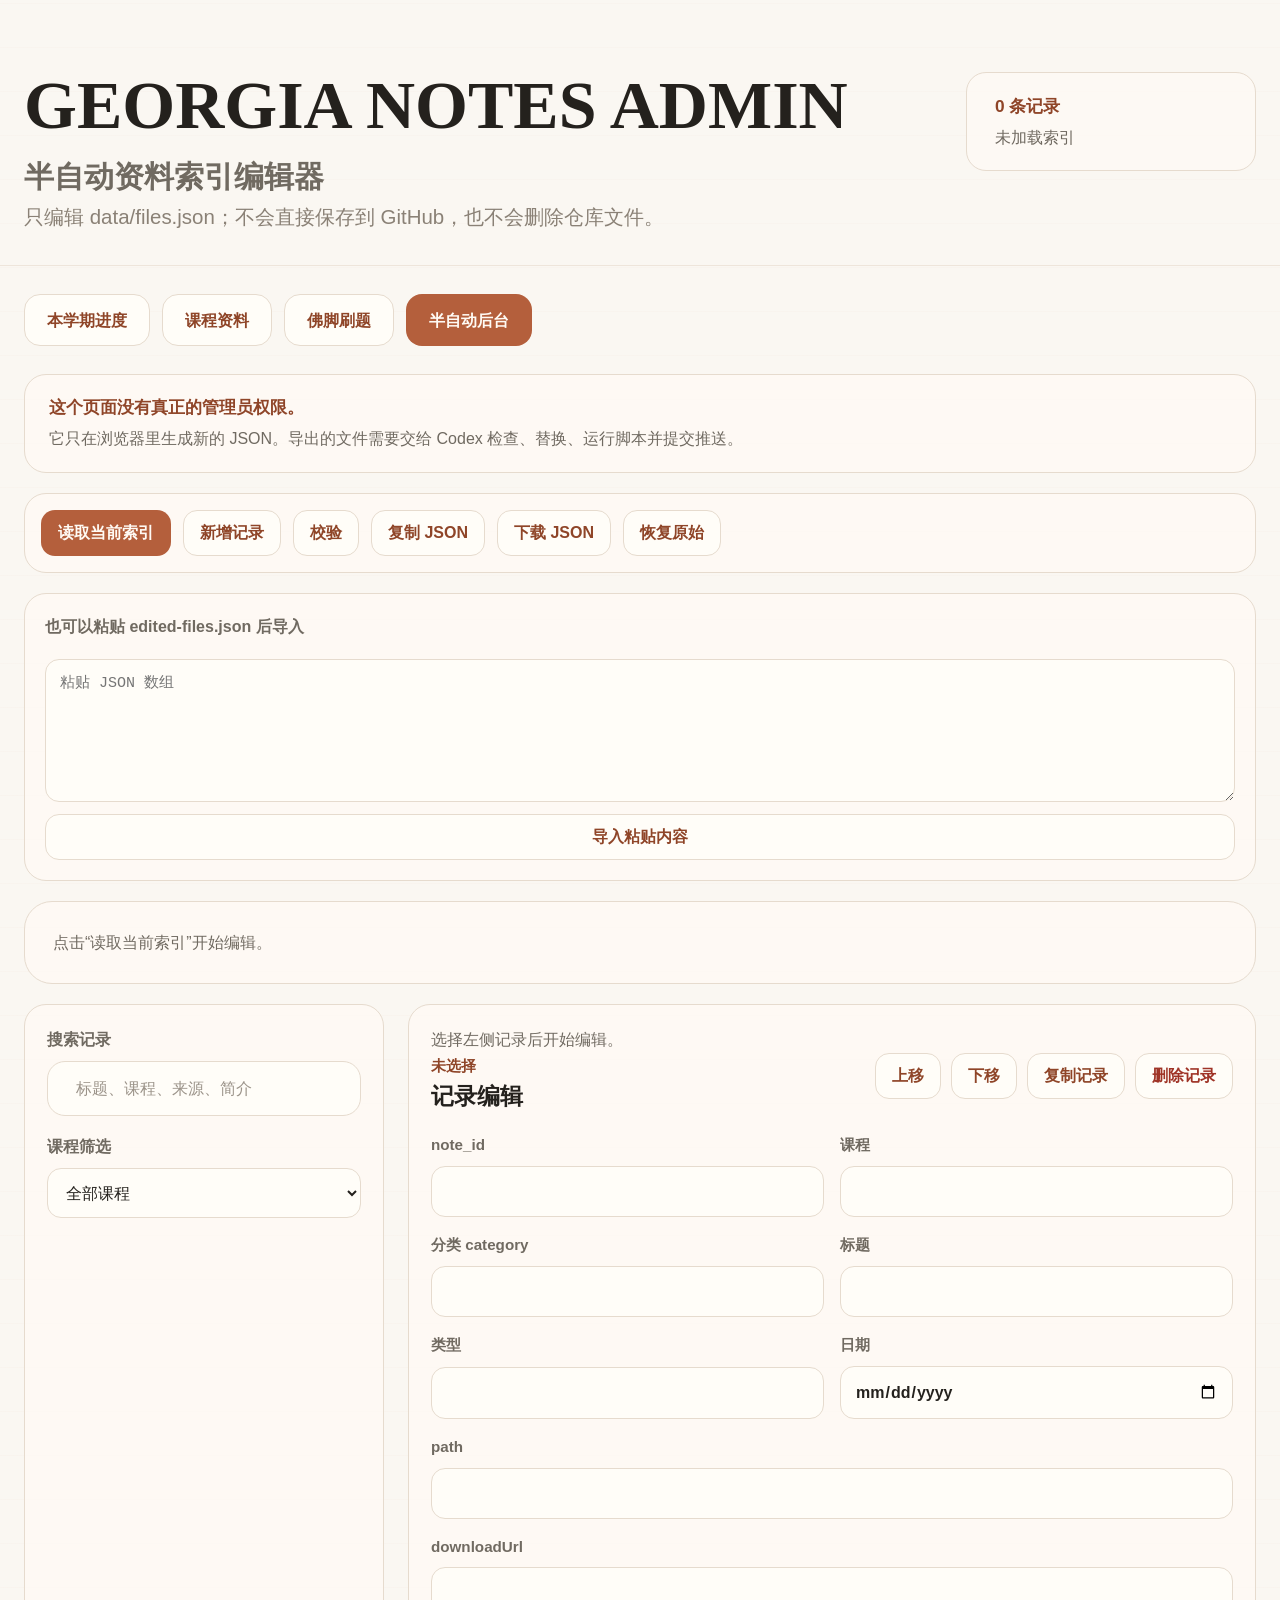
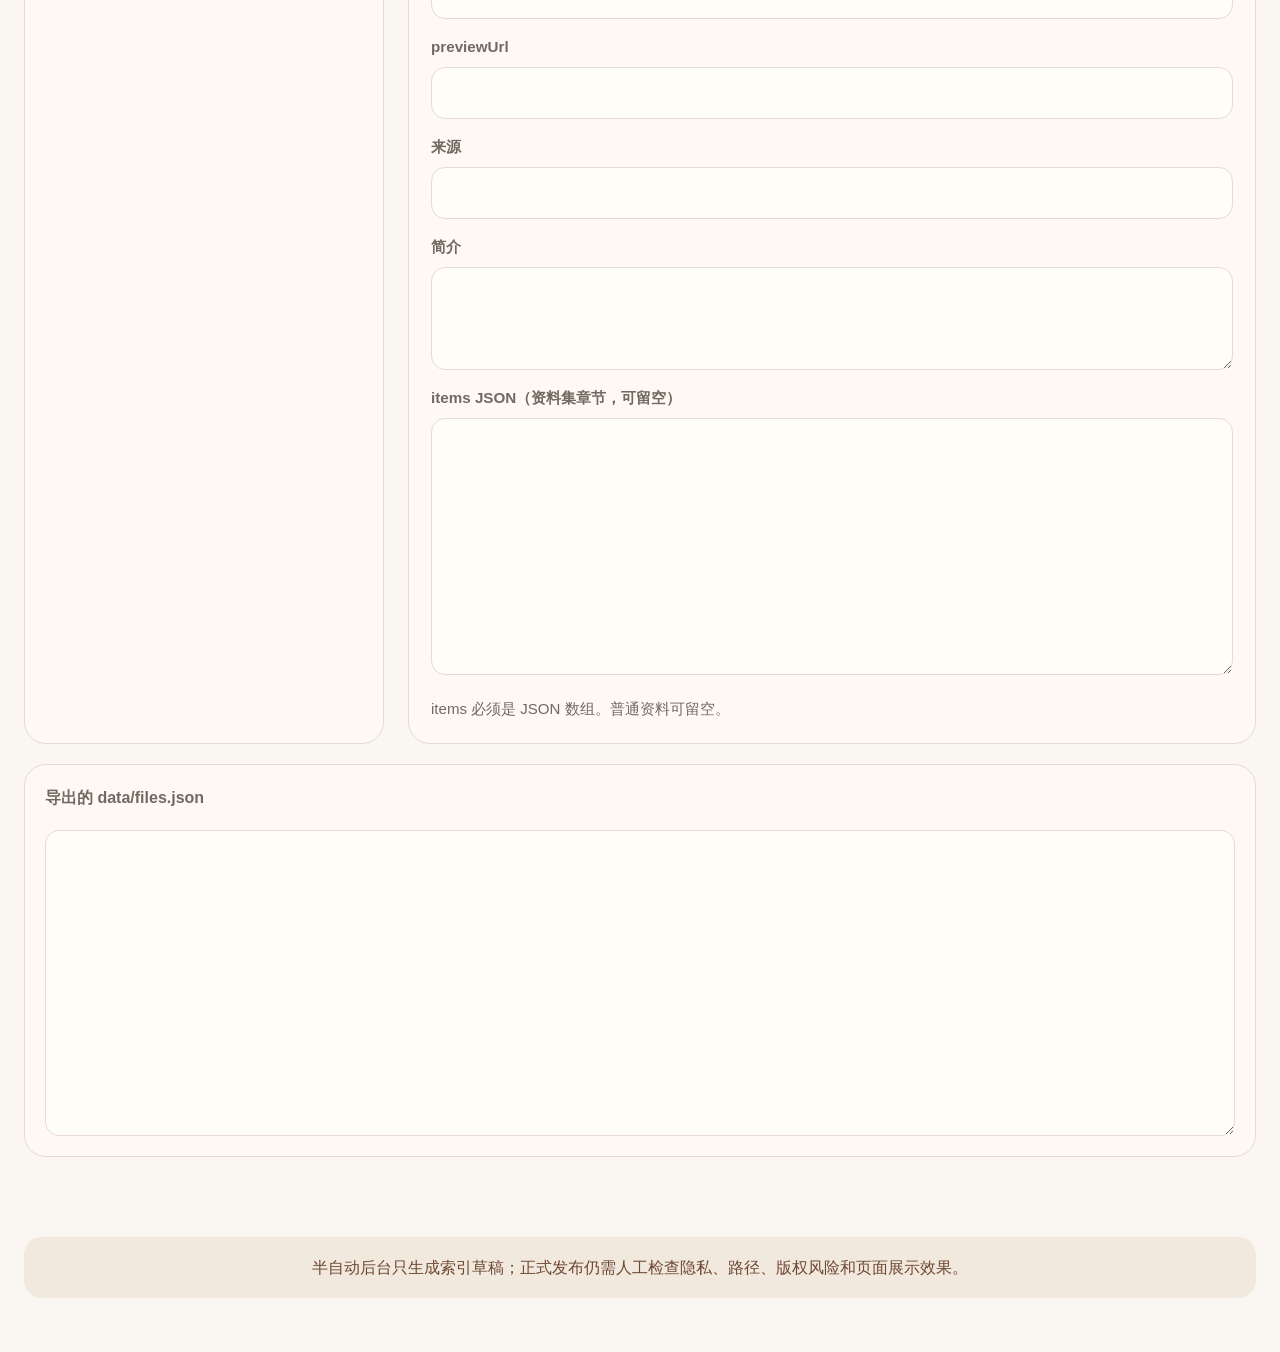
==== commit ca84334a: "Redesign semester progress and make it the default homepage" ====
--- a/admin.html
+++ b/admin.html
@@ -23,7 +23,8 @@
 
     <main class="main-content">
       <nav class="site-switcher" aria-label="站点功能">
-        <a class="switcher-link" href="index.html">课程资料</a>
+        <a class="switcher-link" href="index.html">本学期进度</a>
+        <a class="switcher-link" href="courses.html">课程资料</a>
         <a class="switcher-link" href="pages/banks.html">佛脚刷题</a>
         <a class="switcher-link is-active" href="admin.html">半自动后台</a>
       </nav>
--- a/assets/style.css
+++ b/assets/style.css
@@ -1081,7 +1081,17 @@
   }
 
   .switcher-link {
-    flex: 1 1 140px;
+    flex: 1 1 0;
+    min-width: 0;
+    min-height: 48px;
+    border-radius: 14px;
+    padding: 0 8px;
+    font-size: 0.94rem;
+    white-space: nowrap;
+  }
+
+  .site-switcher .switcher-link:nth-child(n + 4) {
+    flex-basis: 100%;
   }
 
   .admin-toolbar,
